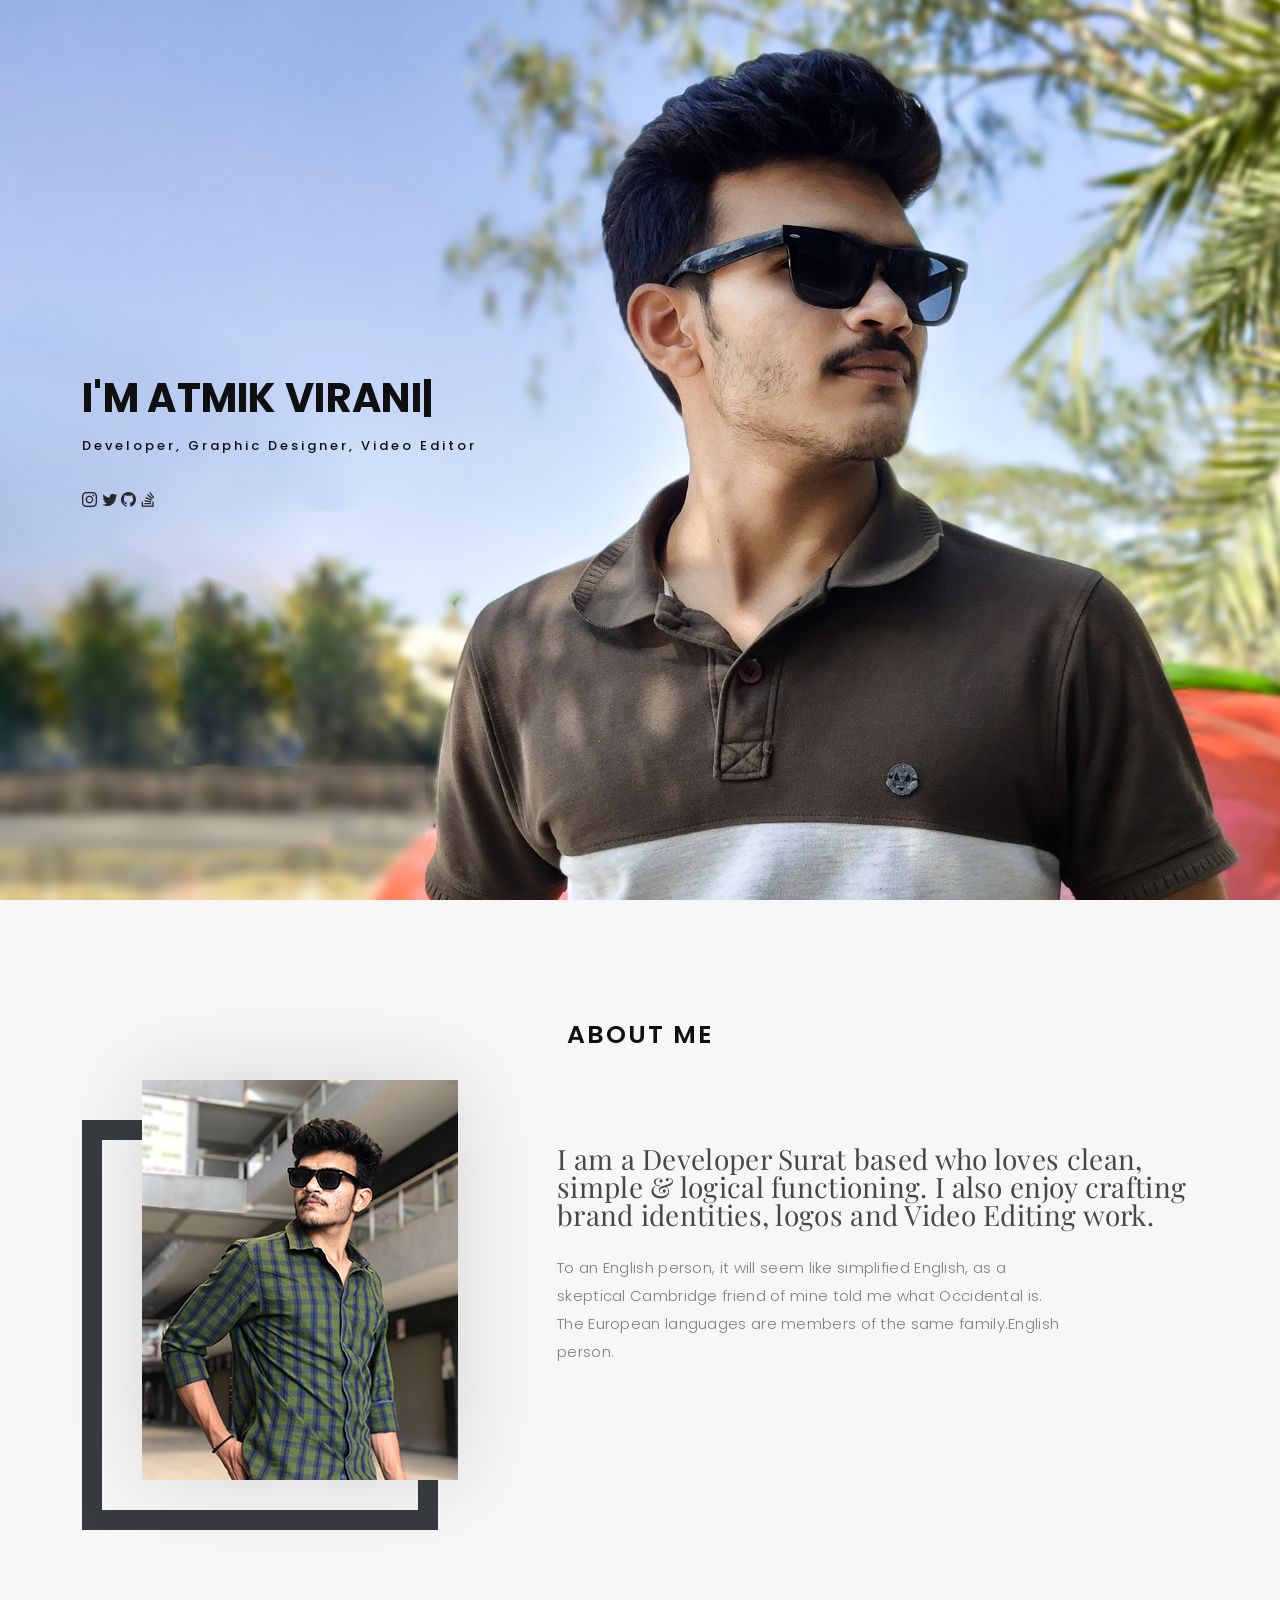
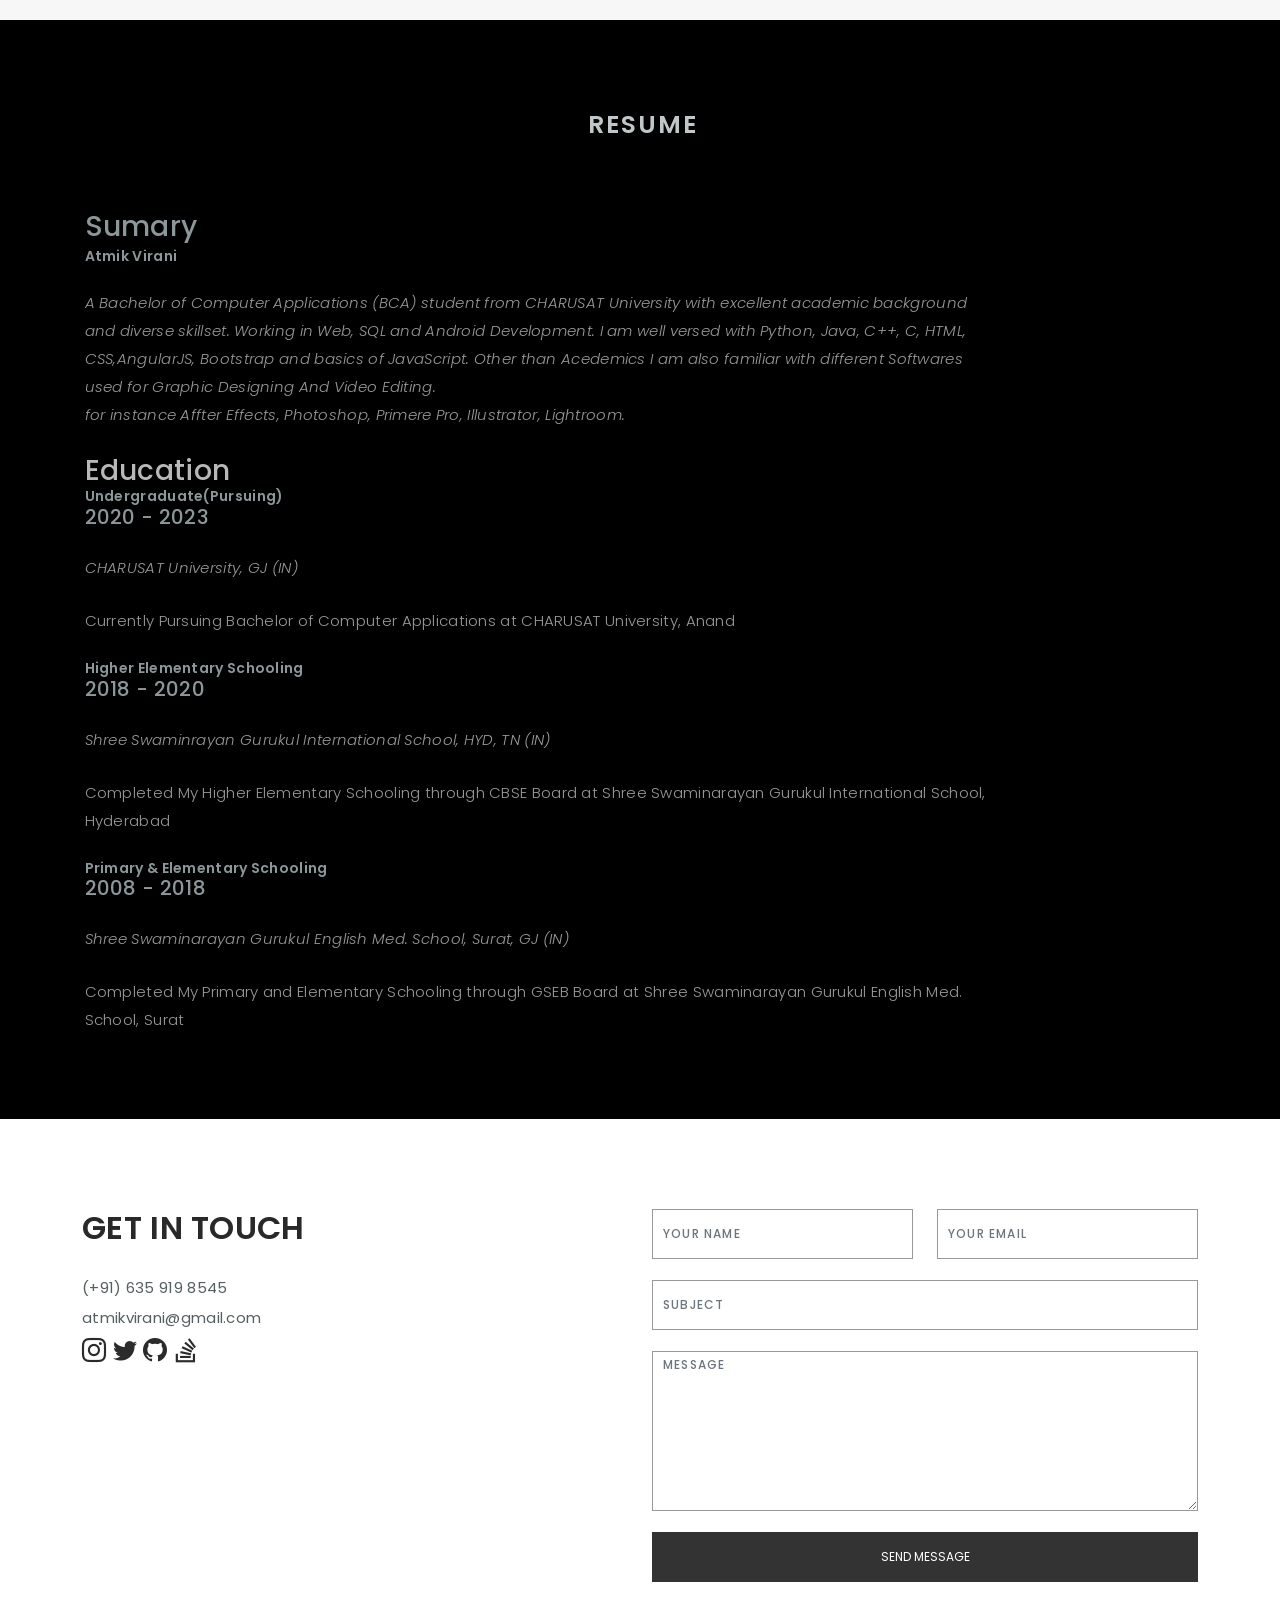
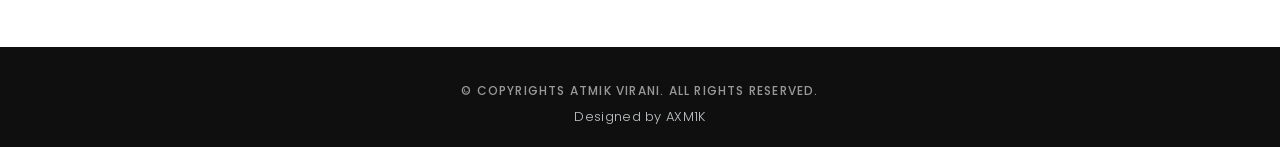
==== index.html @ 297a0d9e "google meta tag" ====
<!DOCTYPE html>
<html lang="en">

<head>
  <meta name="google-site-verification" content="2mPAJkNOYTSAkePoh1OkdBNsALM9Ep9UvaxvJ4OmU1I" />
  <meta charset="utf-8">
  <meta content="width=device-width, initial-scale=1.0" name="viewport">

  <title>Atmik Virani</title>
  <meta content="" name="description">
  <meta content="" name="keywords">

  <!-- Icons -->
  <link href="assets/img/thumb.png" rel="icon">

  <!-- Google Fonts -->
  <link
    href="https://fonts.googleapis.com/css?family=Poppins:300,300i,400,400i,500,500i,600,600i,700,700i|Playfair+Display:400,400i,500,500i,600,600i,700,700i,900,900i"
    rel="stylesheet">

  <!-- Vendor CSS Files -->
  <link href="assets/vendor/bootstrap/css/bootstrap.min.css" rel="stylesheet">
  <link href="assets/vendor/bootstrap-icons/bootstrap-icons.css" rel="stylesheet">
  <link href="assets/vendor/boxicons/css/boxicons.min.css" rel="stylesheet">
  <link href="assets/vendor/glightbox/css/glightbox.min.css" rel="stylesheet">
  <link href="assets/vendor/swiper/swiper-bundle.min.css" rel="stylesheet">

  <!-- Main CSS File -->
  <link href="assets/css/style.css" rel="stylesheet">

</head>

<body class="bg-black">

  <!-- ======= Header ======= -->
  <header id="header" class="fixed-top bg-black ">
    <div class="container d-flex align-items-center justify-content-between">

      <a href="index.html" class=""><img src="assets/img/logo.png" height="50" alt="" class=""></a>
      <!-- Uncomment below if you prefer to use an text logo -->
      <!-- <h1 class="logo"><a href="index.html">Folio</a></h1> -->

      <nav id="navbar" class="navbar">
        <ul>
          <li><a class="nav-link scrollto active" href="#hero">Home</a></li>
          <li><a class="nav-link scrollto" href="#about">About</a></li>
          <li><a class="nav-link  scrollto" href="#journal">Resume</a></li>
          <!-- <li><a class="nav-link  scrollto" href="#portfolio">Portfolio</a></li> -->
          <li><a class="nav-link scrollto" href="#contact">Contact</a></li>
        </ul>
        <i class="bi bi-list mobile-nav-toggle"></i>
      </nav><!-- .navbar -->

    </div>
  </header><!-- End Header -->

  <!-- ======= Hero Section ======= -->
  <div id="hero" class="home">

    <div class="container">
      <div class="hero-content">
        <h1>I'm <span class="typed" data-typed-items="Atmik Virani, Developer, Graphic Designer, Video Editor"></span>
        </h1>
        <p>Developer, Graphic Designer, Video Editor</p>

        <ul class="list-unstyled list-social">
          <a href="https://www.instagram.com/axm1k/"><i class="bi bi-instagram"></i></a>
          <a href="https://twitter.com/Atmik_Virani"><i class="bi bi-twitter"></i></a>
          <a href="https://github.com/atmikvirani"><i class="bi bi-github"></i></a>
          <a href="https://stackoverflow.com/users/19168976/atmik-virani"><i class="bi bi-stack-overflow"></i></a>
        </ul>
      </div>
    </div>
  </div><!-- End Hero -->

  <main id="main">

    <!-- ======= About Section ======= -->
    <div id="about" class="paddsection">
      <div class="container">
        <div class="section-title text-center">
          <h2 style="color:#0f0f0f">ABOUT ME</h2>
        </div>
        <div class="row justify-content-between">
          <div class="col-lg-4 ">
            <div class="div-img-bg">
              <div class="about-img">
                <img src="assets/img/me.jpg" class="img-responsive" alt="me">
              </div>
            </div>
          </div>

          <div class="col-lg-7">
            <div class="about-descr">

              <p class="p-heading">I am a Developer Surat based who loves clean, simple & logical functioning. I also
                enjoy crafting brand identities, logos and Video Editing work. </p>
              <p class="separator">To an English person, it will seem like simplified English, as a skeptical Cambridge
                friend of mine told me what Occidental is. The European languages are members of the same family.English
                person.</p>

            </div>

          </div>
        </div>
      </div>
    </div><!-- End About Section -->

    <!-- ======= Journal Section ======= -->

    <div id="journal" class="text-left paddsection">

      <div class="container">
        <div class="section-title">
          <h2 class="text-center" style="color:#c1c7c9;">RESUME</h2>
        </div>
      </div>
      
      <div class="container">
        <div class="resume-block">
          <div class="row">
            <div class="row">
              <div class="col-lg-10 aos-init aos-animate pl-5" style="" data-aos="fade-up">
                <h3 class="resume-title pb-1 style="color:#b8b8b8">Sumary</h3>
                <div class="resume-item pb-0">
                  <h4>Atmik Virani</h4>
                  <p><em>
                    A Bachelor of Computer Applications (BCA) student from CHARUSAT University with excellent academic background and diverse skillset. Working in Web, SQL and Android Development. I am well versed with Python, Java, C++, C, HTML, CSS,AngularJS, Bootstrap and basics of JavaScript.
                    Other than Acedemics I am also familiar with different Softwares used for Graphic Designing And Video Editing.<br>for instance Affter Effects, Photoshop, Primere Pro, Illustrator, Lightroom.
                    </em>
                  </p>
                </div>
                <h3 class="resume-title"style="color:#b8b8b8">Education</h3>
                <div class="resume-item">
                  <h4>Undergraduate(Pursuing)</h4>
                  <h5>2020 - 2023</h5>
                  <p><em>CHARUSAT University, GJ (IN)</em></p>
                  <p>Currently Pursuing Bachelor of Computer Applications at CHARUSAT University, Anand</p>
                </div>
                <div class="resume-item">
                  <h4>Higher Elementary Schooling</h4>
                  <h5>2018 - 2020</h5>
                  <p><em>Shree Swaminrayan Gurukul International School, HYD, TN (IN)</em></p>
                  <p>Completed My Higher Elementary Schooling through CBSE Board at Shree Swaminarayan Gurukul International School, Hyderabad</p>
                </div>
                <div class="resume-item">
                  <h4>Primary & Elementary Schooling</h4>
                  <h5>2008 - 2018</h5>
                  <p><em>Shree Swaminarayan Gurukul English Med. School, Surat, GJ (IN)</em></p>
                  <p>Completed My Primary and Elementary Schooling through GSEB Board at Shree Swaminarayan Gurukul English Med. School, Surat</p>
                </div>
              </div>
            
            </div>
          </div>
        </div>
      </div>

    </div>
    <!-- End Journal Section -->

    <!-- ======= Contact Section ======= -->
    <div id="contact" class="paddsection">
      <div class="container">
        <div class="contact-block1">
          <div class="row">

            <div class="col-lg-6">
              <div class="contact-contact">

                <h2 class="mb-30" style="color: #black; font-size:">GET IN TOUCH</h2>

                <ul class="contact-details">
                  <li><b><span style="color: #555f61">(+91) 635 919 8545</span></b></li>
                  <li><b><span style="color: #555f61">atmikvirani@gmail.com</span></b></li>
                </ul>
                <div class="socials-media" style="margin-left: 0px;">
                  <ul class="list-unstyled">
                    <li>
                    <a href="https://www.instagram.com/axm1k/"><i class="bi bi-instagram"></i></a>
                    <a href="https://twitter.com/Atmik_Virani"><i class="bi bi-twitter"></i></a>
                    <a href="https://github.com/atmikvirani"><i class="bi bi-github"></i></a>
                    <a href="https://stackoverflow.com/users/19168976/atmik-virani"><i class="bi bi-stack-overflow"></i></a>
                    </li>
                  </ul>
                </div>

              </div>
            </div>

            <div class="col-lg-6">
              <form action="forms/contact.php" method="post" role="form" class="php-email-form">
                <div class="row gy-3">

                  <div class="col-lg-6">
                    <div class="form-group contact-block1">
                      <input type="text" name="name" class="form-control" id="name" placeholder="Your Name" required>
                    </div>
                  </div>

                  <div class="col-lg-6">
                    <div class="form-group">
                      <input type="email" class="form-control" name="email" id="email" placeholder="Your Email"
                        required>
                    </div>
                  </div>

                  <div class="col-lg-12">
                    <div class="form-group">
                      <input type="text" class="form-control" name="subject" id="subject" placeholder="Subject"
                        required>
                    </div>
                  </div>

                  <div class="col-lg-12">
                    <div class="form-group">
                      <textarea class="form-control" name="message" placeholder="Message" required></textarea>
                    </div>
                  </div>

                  <div class="col-lg-12">
                    <!-- <div class="loading">Loading</div>
                    <div class="error-message"></div> -->
                    <div class="sent-message">Your message has been sent. Thank you!</div>
                  </div>

                  <div class="mt-0">
                    <input type="submit" class="btn btn-defeault btn-send" value="Send message">
                  </div>

                </div>
              </form>
            </div>
          </div>
        </div>
      </div>
    </div><!-- End Contact Section -->

  </main><!-- End #main -->

  <!-- ======= Footer ======= -->
  <div id="footer" class="text-center">
    <div class="container">

      <p>&copy; Copyrights Atmik Virani. All rights reserved.</p>

      <div class="credits" style="color: #c1c7c9">
        Designed by AXM1K
      </div>

    </div>
  </div><!-- End Footer -->

  <a href="#" class="back-to-top d-flex align-items-center justify-content-center"><i
      class="bi bi-arrow-up-short"></i></a>

  <!-- Vendor JS Files -->
  <script src="assets/vendor/bootstrap/js/bootstrap.bundle.min.js"></script>
  <script src="assets/vendor/glightbox/js/glightbox.min.js"></script>
  <script src="assets/vendor/isotope-layout/isotope.pkgd.min.js"></script>
  <script src="assets/vendor/swiper/swiper-bundle.min.js"></script>
  <script src="assets/vendor/typed.js/typed.min.js"></script>
  <script src="assets/vendor/php-email-form/validate.js"></script>

  <!-- Main JS File -->
  <script src="assets/js/main.js"></script>

</body>

</html>
---- assets/css/style.css ----
/** Created and Designed by Atmik Virani
    &copy; Atmik Virani All rights reserved
    */

/*--------------------------------------------------------------
# General
--------------------------------------------------------------*/
body {
  background: #ffffff;
  color: #8c979a;
  font-family: "Poppins", helvetica;
  font-size: 15px;
  font-weight: 300;
  line-height: 20px;
  letter-spacing: 0.02em;
  overflow-x: hidden;
  margin: 0 auto;
  padding: 0;
  box-sizing: border-box;
}

body::-webkit-scrollbar {
  width: 8px;               /* width of the entire scrollbar */
}

body::-webkit-scrollbar-track {
  background: #0f0f0f;        /* color of the tracking area */
}

body::-webkit-scrollbar-thumb {
  background-color: #474747;    /*color of the scroll thumb*/
  border-radius: 100px;       /* roundness of the scroll thumb */
  /* border: 3px solid #131516;  creates padding around scroll thumb */
  width: 5px;
  
}
body::-webkit-scrollbar-thumb:hover{
  background-color: #7f7f7f
}


h1, h2, h3, h4, h5, h6 {
  margin: 0;
}

h2 {
  color: #292929;
  font-weight: 600;
}

h4 {
  color: c;
  font-size: 14px;
  font-weight: 600;
}

a {
  color: #292929;
  text-decoration: none !important;
  transition: all 0.5s ease-in-out 0s;
}

a:hover {
  transition: all 0.5s ease-in-out 0s;
}

p {
  margin: 25px 0;
  padding: 0;
  font-size: 15px;
  color: #999999;
  line-height: 28px;
}

::-moz-selection {
  background: #0f0f0f;
  color: #fff;
}

::selection {
  background: #0f0f0f;
  color: #fff;
}

.btn {
  background: #333;
  border: medium none;
  border-radius: 0;
  color: #fff;
  font-size: 12px;
  height: 50px;
  line-height: 50px;
  padding: 0 30px;
  text-transform: uppercase;
}

.btn:hover, .btn:focus {
  color: #fff;
}

.padDiv {
  padding: 30px 20px;
}

.section-title {
  margin-bottom: 70px;
}

.section-title h2 {
  font-size: 25px;
  letter-spacing: 2px;
  text-transform: uppercase;
}

.form-control {
  background-color: transparent;
  border: 1px solid #999;
  border-radius: 0;
  color: #999999;
  font-size: 12px;
  font-weight: 500;
  height: 50px;
  letter-spacing: 0.1em;
  padding-left: 10px;
  margin: 0 0 25px 0;
  line-height: 14px;
  text-transform: uppercase;
}

.form-control:focus {
  box-shadow: none;
  outline: 0 none;
}

.paddsection {
  padding-top: 90px;
  padding-bottom: 90px;
}

.paddsections {
  padding-top: 90px;
  padding-bottom: 90px !important;
}

.hvr-shutter-in-horizontal::before {
  background: #333;
}

.hvr-shutter-in-horizontal:hover {
  background: #bba14f;
}

.mb-30 {
  margin-bottom: 30px;
}

.main-content {
  padding-top: 140px;
}

/*--------------------------------------------------------------
# Back to top button
--------------------------------------------------------------*/
.back-to-top {
  position: fixed;
  visibility: hidden;
  opacity: 0;
  right: 15px;
  bottom: 15px;
  z-index: 996;
  background: #8c979a
  ;
  width: 40px;
  height: 40px;
  border-radius: 4px;
  transition: all 0.4s;
}
.back-to-top i {
  font-size: 28px;
  color: #fff;
  line-height: 0;
}
.back-to-top:hover {
  background: #bba14f;
  color: #fff;
}
.back-to-top.active {
  visibility: visible;
  opacity: 1;
}

/*--------------------------------------------------------------
# Header
--------------------------------------------------------------*/
#header {
  transition: all 0.5s;
  z-index: 997;
  padding: 15px 0;
  background-color: #fff;
  top: -100%;
  box-shadow: 0px 2px 25px rgba(0, 0, 0, 0.08);
}
#header.header-scrolled, #header.header-inner-pages {
  top: 0;
}
#header .logo {
  font-size: 30px;
  margin: 0;
  padding: 0;
  line-height: 1;
  font-weight: 600;
  letter-spacing: 1px;
  font-family: "Playfair Display", sans-serif;
  font-style: italic;
}
#header .logo a {
  color: #898989;
}
#header .logo img {
  max-height: 40px;
}
@media (max-width: 992px) {
  #header {
    border: 0;
  }
}

/*--------------------------------------------------------------
# Navigation Menu
--------------------------------------------------------------*/
/**
* Desktop Navigation 
*/
.navbar {
  padding: 0;
}
.navbar ul {
  margin: 0;
  padding: 0;
  display: flex;
  list-style: none;
  align-items: center;
}
.navbar li {
  position: relative;
}
.navbar a, .navbar a:focus {
  display: flex;
  align-items: center;
  justify-content: space-between;
  padding: 10px 0 10px 30px;
  font-family: "Poppins", sans-serif;
  font-size: 14px;
  font-weight: 500;
  color: #7e7d7d;
  white-space: nowrap;
  transition: 0.3s;
}
.navbar a i, .navbar a:focus i {
  font-size: 12px;
  line-height: 0;
  margin-left: 5px;
}
.navbar a:hover, .navbar .active, .navbar .active:focus, .navbar li:hover > a {
  color: #FFD700;
}
/**
* Mobile Navigation 
*/
.mobile-nav-toggle {
  color: #4b4a4a;
  font-size: 28px;
  cursor: pointer;
  display: none;
  line-height: 0;
  transition: 0.5s;
}
.mobile-nav-toggle.bi-x {
  color: #fff;
}

@media (max-width: 991px) {
  .mobile-nav-toggle {
    display: block;
  }

  .navbar ul {
    display: none;
  }
}
.navbar-mobile {
  position: fixed;
  overflow: hidden;
  top: 0;
  right: 0;
  left: 0;
  bottom: 0;
  background: rgba(49, 49, 49, 0.9);
  transition: 0.3s;
}
.navbar-mobile .mobile-nav-toggle {
  position: absolute;
  top: 15px;
  right: 15px;
}
.navbar-mobile ul {
  display: block;
  position: absolute;
  top: 55px;
  right: 15px;
  bottom: 15px;
  left: 15px;
  padding: 10px 0;
  border-radius: 10px;
  background-color: #fff;
  overflow-y: auto;
  transition: 0.3s;
}
.navbar-mobile a, .navbar-mobile a:focus {
  padding: 10px 20px;
  font-size: 15px;
  color: #4b4a4a;
}
.navbar-mobile a:hover, .navbar-mobile .active, .navbar-mobile li:hover > a {
  color: #FFD700;
}
.navbar-mobile .getstarted, .navbar-mobile .getstarted:focus {
  margin: 15px;
}
/*--------------------------------------------------------------
# Hero
--------------------------------------------------------------*/
#hero {
  background: url("../img/home-bg.jpg") repeat scroll center center/cover;
  height: 100vh;
  width: 100%;
}

#hero .hero-content {
  height: 100vh;
  text-align: left;
  width: 100%;
  display: flex;
  justify-content: center;
  flex-direction: column;
}

.hero-content h1 {
  font-size: 40px;
  font-weight: 700;
  margin-bottom: 10px;
  text-transform: uppercase;
  color: #0f0f0f;
  ;
}

.hero-content p {
  font-size: 13px;
  letter-spacing: 3px;
  margin-top: 0;
  margin-bottom: 30px;
  text-transform: capitalize;
  color: #0f0f0f;
  font-weight: 500;
}

.hero-content .list-social li {
  float: left;
  margin-right: 20px;
}

.hero-content .list-social li i {
  color: #0f0f0f;
  font-size: 15px;
}

/*--------------------------------------------------------------
# Breadcrumbs
--------------------------------------------------------------*/
.breadcrumbs {
  padding: 120px 0 0 0;
  background-color: white;
  min-height: 40px;
}
@media (max-width: 992px) {
  .breadcrumbs {
    padding-top: 100px;
  }
}
.breadcrumbs h2 {
  font-size: 24px;
  font-weight: 300;
  margin: 0;
}
@media (max-width: 992px) {
  .breadcrumbs h2 {
    margin: 0 0 10px 0;
  }
}
.breadcrumbs ol {
  display: flex;
  flex-wrap: wrap;
  list-style: none;
  padding: 0;
  margin: 0;
  font-size: 14px;
}
.breadcrumbs ol li + li {
  padding-left: 10px;
}
.breadcrumbs ol li + li::before {
  display: inline-block;
  padding-right: 10px;
  color: #6c757d;
  content: "/";
}
@media (max-width: 768px) {
  .breadcrumbs .d-flex {
    display: block !important;
  }
  .breadcrumbs ol {
    display: block;
  }
  .breadcrumbs ol li {
    display: inline-block;
  }
}

/*-----------------------------------------------------------------------------------*/
/*  About
/*-----------------------------------------------------------------------------------*/
#about {
  width: 100%;
  height: auto;
  background: #f7f7f7;
  padding-top: 120px;
}

#about .div-img-bg {
  padding-bottom: 30px;
  border: 20px solid #373d3f;
}

#about .div-img-bg .about-img img {
  width: 100%;
  box-shadow: 0px 0px 85px 0px rgba(0, 0, 0, 0.14);
  margin-top: -60px;
  margin-left: 40px;
  height: 400px;
  -o-object-fit: cover;
  object-fit: cover;
}

#about .about-descr .p-heading {
  font-family: "Playfair Display", serif;
  font-size: 28px;
  text-align: left;
  color: #474747;
}

#about .about-descr .separator {
  max-width: 80%;
  margin-bottom: 0;
  text-align: left;
  color: #7f7f7f;
}

/*--------------------------------------------------------------
# Services
--------------------------------------------------------------*/
#services {
  background: #f7f7f7;
  position: relative;
  padding-bottom: 80px;
}

.services-block span {
  margin: 10px 0;
  position: relative;
  font-size: 13px;
  color: #292929;
  letter-spacing: 0.1em;
  font-weight: 500;
  text-transform: uppercase;
  display: block;
}

.services-block .separator {
  margin: 0;
  font-size: 13px;
  line-height: 22px;
}

.services-block i {
  font-size: 44px;
  color: #373d3f;
  line-height: 44px;
}

.services-slider .swiper-pagination {
  margin-top: 30px;
  position: relative;
}
.services-slider .swiper-pagination .swiper-pagination-bullet {
  width: 12px;
  height: 12px;
  background-color: #fff;
  opacity: 1;
  border: 1px solid #0f0f0f;
}
.services-slider .swiper-pagination .swiper-pagination-bullet-active {
  background-color: #bba14f;
}


/*--------------------------------------------------------------
# Journal
--------------------------------------------------------------*/
#journal {
  margin-top:0px;
}
#journal, #journal-blog {
  height: auto;
  width: 100%;
  background: #000000;
  padding-left: 5px;
  padding-bottom: 60px;
  position: relative;
}

#journal-blog {
  background: #fff;
  padding-bottom: 30px;
}

#journal .journal-block {
  display: inline-block;
  height: auto;
  width: 100%;
}

#journal .journal-block .journal-info {
  position: relative;
}

.journal-block .journal-info img {
  max-width: 100%;
}

.journal-block .journal-info .journal-txt {
  padding: 50px 0px;
  position: relative;
}

.journal-block .journal-info .journal-txt h4 a {
  display: block;
  font-size: 19px;
  line-height: 24px;
  margin: 0 0 0 0;
  font-weight: 500;
  color: #292929;
  transition: all 0.5s ease-in-out 0s;
}

.journal-block .journal-info .journal-txt h4 a:hover {
  color: #FFD700;
  transition: all 0.5s ease-in-out 0s;
}

.journal-block .journal-info .journal-txt p {
  margin: 0;
  font-size: 14px;
  line-height: 24px;
}

/*--------------------------------------------------------------
# Journal
--------------------------------------------------------------*/
#contact{ 
  height: auto;
  width: 100%;
  background: #fff;
  padding-bottom: 60px;
  position: relative;
}
#contact {
  height: auto;
  width: 100%;
}

.contact-details {
  list-style: none;
  margin: 0;
  padding: 0;
}

.contact-details li {
  padding-bottom: 10px;
}

#contact input, #contact textarea {
  width: 100%;
  margin-bottom: 5px;
}

#contact textarea {
  min-height: 160px;
}

#contact .socials-media {
  width: 100%;
}

#contact .socials-media ul {
  display: inline-block;
  float: none;
  margin: 0 0 20px 0;
}

#contact .socials-media ul li {
  float: left;
  margin-left: 0px;
  margin-right: 10px;
}

#contact .socials-media ul li a {
  font-size: 24px;
  color: #2b2b2b;
  letter-spacing: 0.1em;
  font-weight: 500;
  background: transparent;
  text-transform: uppercase;
  transition: all 0.5s ease-in-out 0s;
}

#contact .socials-media ul li a:hover {
  color: #bba14f;
  transition: all 0.5s ease-in-out 0s;
}

.php-email-form .error-message {
  display: none;
  color: #fff;
  background: #ed3c0d;
  text-align: left;
  padding: 15px;
  margin-bottom: 15px;
  font-weight: 600;
}
.php-email-form .error-message br + br {
  margin-top: 25px;
}
.php-email-form .sent-message {
  display: none;
  color: #fff;
  background: #18d26e;
  text-align: center;
  padding: 15px;
  font-weight: 600;
  margin-bottom: 15px;
}
.php-email-form .loading {
  display: none;
  background: #fff;
  text-align: center;
  padding: 15px;
  margin-bottom: 15px;
}
.php-email-form .loading:before {
  content: "";
  display: inline-block;
  border-radius: 50%;
  width: 24px;
  height: 24px;
  margin: 0 10px -6px 0;
  border: 3px solid #18d26e;
  border-top-color: #eee;
  -webkit-animation: animate-loading 1s linear infinite;
  animation: animate-loading 1s linear infinite;
}

@-webkit-keyframes animate-loading {
  0% {
    transform: rotate(0deg);
  }
  100% {
    transform: rotate(360deg);
  }
}

@keyframes animate-loading {
  0% {
    transform: rotate(0deg);
  }
  100% {
    transform: rotate(360deg);
  }
}
/*--------------------------------------------------------------
# Blog
--------------------------------------------------------------*/
/*  Navbar fixd page */
.subpage-nav {
  display: block !important;
}

/*-----------------------------------------------------------------------------------*/
/*  /* Single page */
/*-----------------------------------------------------------------------------------*/
#journal-blog {
  padding-top: 140px;
}

/* main content */
.main-content {
  background: #f7f7f7;
}

.main-content .container-main {
  display: inline-block;
  width: 100%;
}

.main-content .container-main .block-main {
  margin-bottom: 30px;
  overflow: hidden;
}

.container-main .block-main .content-main {
  background: #fff none repeat scroll 0 0;
  display: inline-block;
  width: 100%;
}

.journal-txt h4 a {
  display: block;
  font-size: 19px;
  line-height: 24px;
  margin: 0 0 13px 0;
  font-weight: 500;
  color: #292929;
  transition: all 0.5s ease-in-out 0s;
}

.journal-txt h4 a:hover {
  color: #FFD700;
  transition: all 0.5s ease-in-out 0s;
}

.post-meta ul li {
  font-size: 12px;
  font-weight: normal;
  margin-left: 8px;
  margin-right: 8px;
  text-transform: capitalize;
  display: inline-block;
  float: none;
}

.content-main .post-meta a {
  color: #a2a2a2;
  margin-left: 5px;
}

/* Commonts */
.comments {
  background: #fff;
}

.entry-comments h6 {
  margin-right: 10px;
  font-size: 13px;
  letter-spacing: 0.1em;
  font-weight: 500;
}

.entry-comments-item {
  margin-top: 40px;
  padding-bottom: 40px;
  border-bottom: 1px solid #f2f2f2;
}

.entry-comments-avatar {
  position: absolute;
  display: block;
  border-radius: 50%;
  width: 60px;
  height: 60px;
}

.entry-comments-body {
  padding-left: 86px;
}

.entry-comments-author {
  margin-right: 10px;
  font-size: 13px;
  color: #292929;
  letter-spacing: 0.1em;
  font-weight: 500;
}

.rep {
  font-size: 13px;
  color: #292929;
  letter-spacing: 0.1em;
  font-weight: 500;
  text-transform: capitalize;
}

.entry-comments span a {
  font-size: 13px;
  color: #999;
}

.entry-comments-reply {
  padding-left: 10%;
}

/* Commonts form */
.cmt {
  background: #fff;
}

blockquote {
  padding: 40px;
  background-color: #f2f2f2;
  margin: 30px 0;
  border: none;
  border-left: 4px solid #FFD700;
}

/*--------------------------------------------------------------
# Footer
--------------------------------------------------------------*/
#footer {
  background: #0f0f0f;
  padding-top: 20px;
  padding-bottom: 20px;
}

#footer p {
  font-size: 12px;
  letter-spacing: 0.1em;
  font-weight: 500;
  margin-top: 10px;
  margin-bottom: 0;
  text-transform: uppercase;
}

.credits {
  margin-top:2px;
  font-size: 13px;
}

/** Width between 1200x to 0
 *  ~~~~~~~~~~~~~~~~~~~~~~~~~~~~~~~~~~~~
 */
/** Width between 992px to 1199px
 *  ~~~~~~~~~~~~~~~~~~~~~~~~~~~~~~~~~~~~
 */
/** Width between 768px to 991px
 *  ~~~~~~~~~~~~~~~~~~~~~~~~~~~~~~~~~~~~
 */
@media (min-width: 768px) and (max-width: 991px) {
  /* Navbar */
  nav {
    padding: 10px 15px;
  }

  .nav-menu {
    margin-top: 40px;
    display: none;
    float: none;
    width: 100%;
  }

  .nav-menu li {
    float: none;
    width: 100%;
    text-align: center;
    border-top: 1px solid #f7f7f7;
    line-height: 45px;
    margin-left: 0;
    padding-top: 10px;
    padding-bottom: 10px;
  }

  .responsive {
    float: right;
    padding-top: 15px;
    display: block;
  }

  /* About */
  .head-info .header-content .cmaster h1 {
    font-size: 32px;
  }

  #about .div-img-bg {
    padding: 0;
  }

  #about .div-img-bg .about-img img {
    margin-top: 0%;
    margin-left: calc(0% - 0px);
  }

  #about .about-descr .p-heading {
    font-size: 20px;
  }

  #about .about-descr .separator {
    max-width: 100%;
    margin-bottom: 0;
  }

  /* portfolio */
  #portfolio .portfolio-list .nav li {
    float: none;
    margin: 20px;
    display: inline-block;
  }

  /* journal */
  #journal .journal-block .journal-info {
    margin-bottom: 30px;
  }

  /* Contact */
  .contact-contact {
    margin-bottom: 30px;
  }

  /* Footer */
  #footer .socials-media ul li {
    margin-right: 0;
    margin-left: 0;
    float: none;
    display: inline-block;
  }
}
/** Width between 767px to 0
 *  ~~~~~~~~~~~~~~~~~~~~~~~~~~~~~~~~~~~~
 */
@media (max-width: 767px) {
  /* Navbar */
  nav {
    padding: 20px 15px;
  }

  .nav-menu {
    margin-top: 40px;
    display: none;
    float: none;
    width: 100%;
  }

  .nav-menu li {
    float: none;
    width: 100%;
    text-align: center;
    border-top: 1px solid #f7f7f7;
    line-height: 45px;
    margin-left: 0;
    padding-top: 10px;
    padding-bottom: 10px;
  }

  .responsive {
    float: right;
    padding-top: 15px;
    display: block;
  }

  /* About */
  .head-info .header-content h1 {
    font-size: 32px;
  }

  #about .div-img-bg {
    padding: 0;
  }

  #about .div-img-bg .about-img img {
    margin-top: 0%;
    margin-left: calc(0% - 0px);
  }

  #about .about-descr .p-heading {
    font-size: 20px;
  }

  #about .about-descr .separator {
    max-width: 100%;
    margin-bottom: 0;
  }

  /* portfolio */
  #portfolio .portfolio-list .nav li {
    float: none;
    margin: 20px;
    display: inline-block;
  }

  /* journal */
  #journal .journal-block .journal-info {
    margin-bottom: 30px;
  }

  /* Contact */
  .contact-contact {
    margin-bottom: 30px;
  }

  /* Footer */
  #footer .socials-media ul li {
    margin-right: 0;
    margin-left: 0;
    float: none;
    display: inline-block;
  }
}
/** Width between 600px to 0
 *  ~~~~~~~~~~~~~~~~~~~~~~~~~~~~~~~~~~~~
 */
@media (max-width: 600px) {
  /* Navbar */
  nav {
    padding: 20px 15px;
  }

  .nav-menu {
    margin-top: 40px;
    display: none;
    float: none;
    width: 100%;
  }

  .nav-menu li {
    float: none;
    width: 100%;
    text-align: center;
    border-top: 1px solid #f7f7f7;
    line-height: 45px;
    margin-left: 0;
    padding-top: 10px;
    padding-bottom: 10px;
  }

  .responsive {
    float: right;
    padding-top: 15px;
    display: block;
  }

  /* About */
  .head-info .header-content h1 {
    font-size: 32px;
  }

  #about .div-img-bg {
    padding: 0;
  }

  #about .div-img-bg .about-img img {
    margin-top: 0%;
    margin-left: calc(0% - 0px);
  }

  #about .about-descr .p-heading {
    font-size: 20px;
  }

  #about .about-descr .separator {
    max-width: 100%;
    margin-bottom: 0;
  }

  /* portfolio */
  #portfolio .portfolio-list .nav li {
    float: none;
    margin: 10px;
    display: inline-block;
  }

  /* journal */
  #journal .journal-block .journal-info {
    margin-bottom: 30px;
  }

  /* Contact */
  .contact-contact {
    margin-bottom: 30px;
  }

  /* Footer */
  #footer .socials-media ul li {
    margin-right: 0;
    margin-left: 0;
    float: none;
    display: inline-block;
  }
}
/** Width between 480px to 0
 *  ~~~~~~~~~~~~~~~~~~~~~~~~~~~~~~~~~~~~
 */
@media (max-width: 480px) {
  /* Navbar */
  nav {
    padding: 20px 15px;
  }

  .nav-menu {
    margin-top: 40px;
    display: none;
    float: none;
    width: 100%;
  }

  .nav-menu li {
    float: none;
    width: 100%;
    text-align: center;
    border-top: 1px solid #f7f7f7;
    line-height: 45px;
    margin-left: 0;
    padding-top: 10px;
    padding-bottom: 10px;
  }

  .responsive {
    float: right;
    padding-top: 15px;
    display: block;
  }

  /* About */
  .head-info .header-content h1 {
    font-size: 32px;
  }

  #about .div-img-bg {
    padding: 0;
  }

  #about .div-img-bg .about-img img {
    margin-top: 0%;
    margin-left: calc(0% - 0px);
  }

  #about .about-descr .p-heading {
    font-size: 20px;
  }

  #about .about-descr .separator {
    max-width: 100%;
    margin-bottom: 0;
  }

  /* portfolio */
  #portfolio .portfolio-list .nav li {
    float: none;
    margin: 20px;
  }

  /* journal */
  #journal .journal-block .journal-info {
    margin-bottom: 30px;
  }

  /* Contact */
  .contact-contact {
    margin-bottom: 30px;
  }

  /* Footer */
  #footer .socials-media ul li {
    margin-right: 0;
    margin-left: 0;
    float: none;
    display: inline-block;
  }
}
/** Width between 320px to 0
 *  ~~~~~~~~~~~~~~~~~~~~~~~~~~~~~~~~~~~~
 */
@media (max-width: 320px) {
  /* Navbar */
  nav {
    padding: 20px 15px;
  }

  .nav-menu {
    margin-top: 40px;
    display: none;
    float: none;
    width: 100%;
  }

  .nav-menu li {
    float: none;
    width: 100%;
    text-align: center;
    border-top: 1px solid #f7f7f7;
    line-height: 45px;
    margin-left: 0;
    padding-top: 10px;
    padding-bottom: 10px;
  }

  .responsive {
    float: right;
    padding-top: 15px;
    display: block;
  }

  /* About */
  .head-info .header-content h1 {
    font-size: 32px;
  }

  #about .div-img-bg {
    padding: 0;
  }

  #about .div-img-bg .about-img img {
    margin-top: 0%;
    margin-left: calc(0% - 0px);
  }

  #about .about-descr .p-heading {
    font-size: 20px;
  }

  #about .about-descr .separator {
    max-width: 100%;
    margin-bottom: 0;
  }

  /* portfolio */
  #portfolio .portfolio-list .nav li {
    float: none;
    margin: 20px;
  }

  /* journal */
  #journal .journal-block .journal-info {
    margin-bottom: 30px;
  }

  /* Contact */
  .contact-contact {
    margin-bottom: 30px;
  }

  /* Footer */
  #footer .socials-media ul li {
    margin-right: 0;
    margin-left: 0;
    float: none;
    display: inline-block;
  }

  /* Single page */
  .entry-comments-body span {
    display: inline-block;
    margin-right: 0;
  }
}
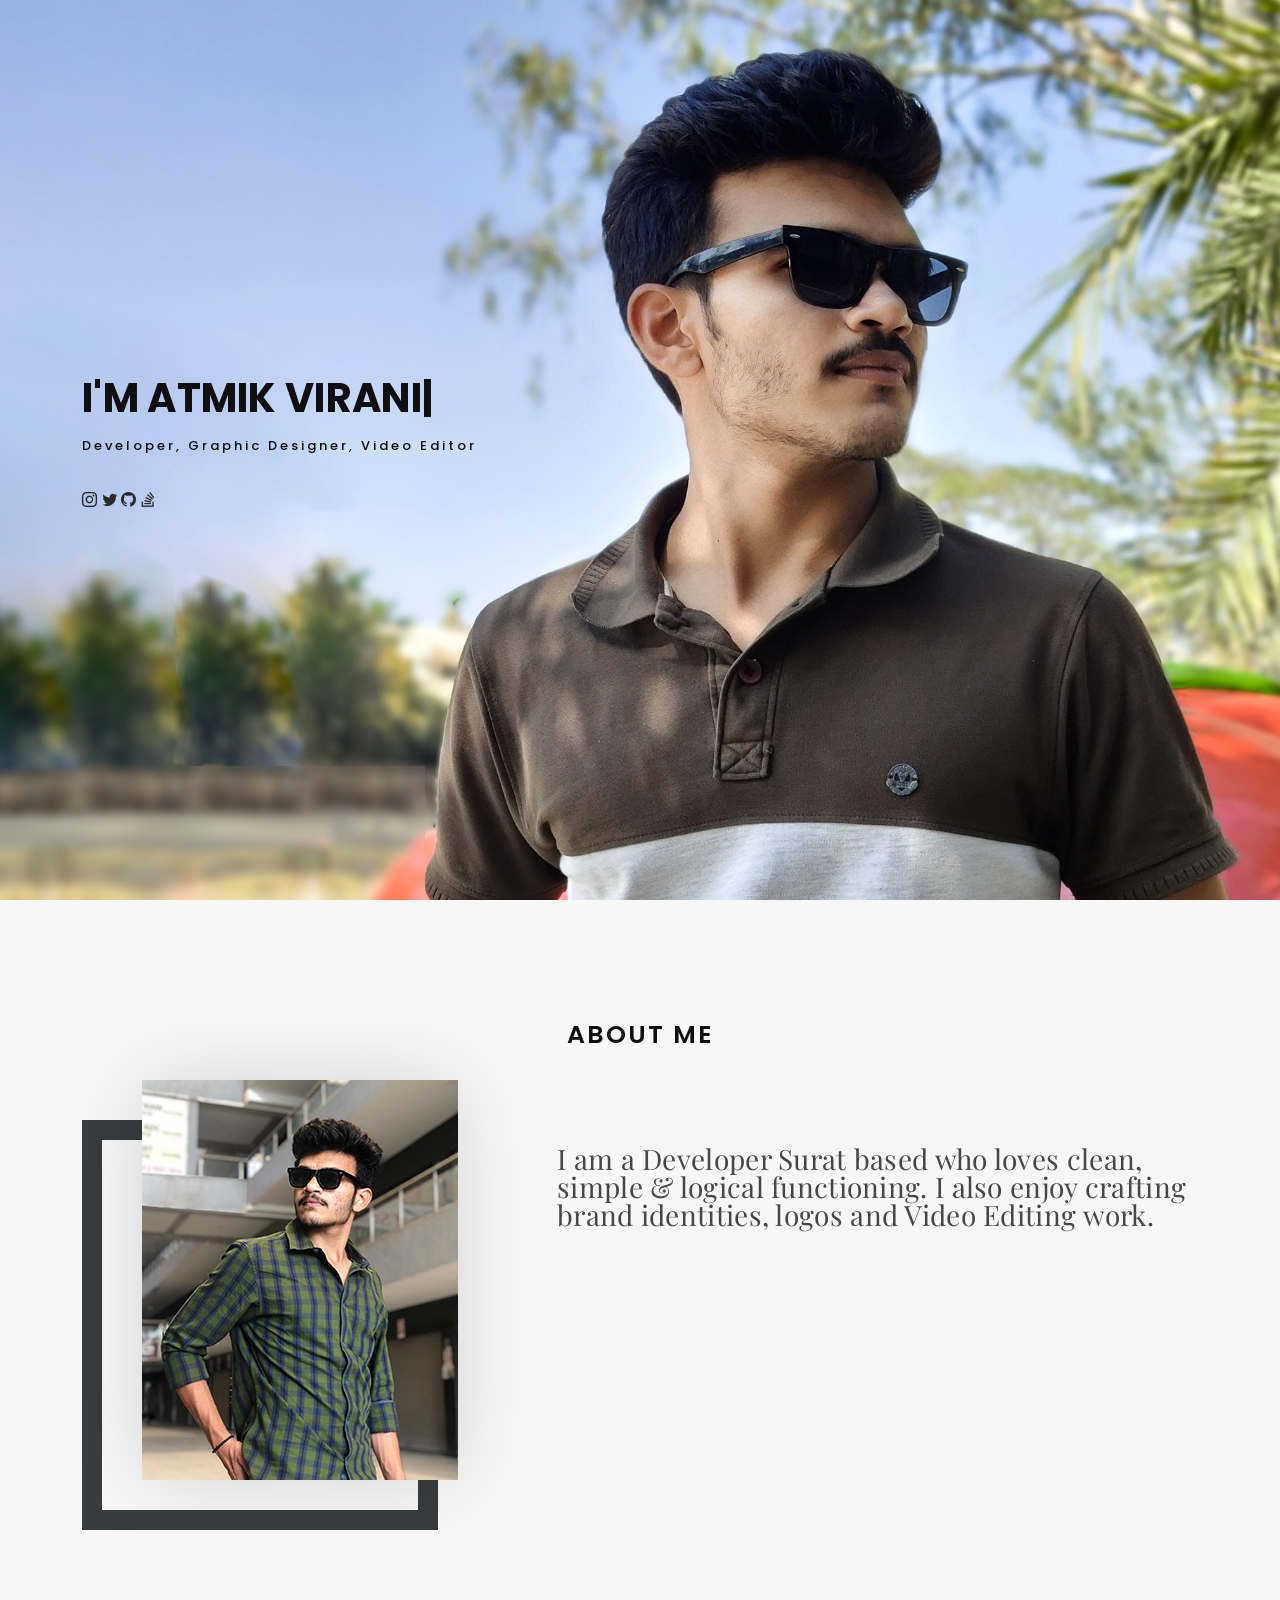
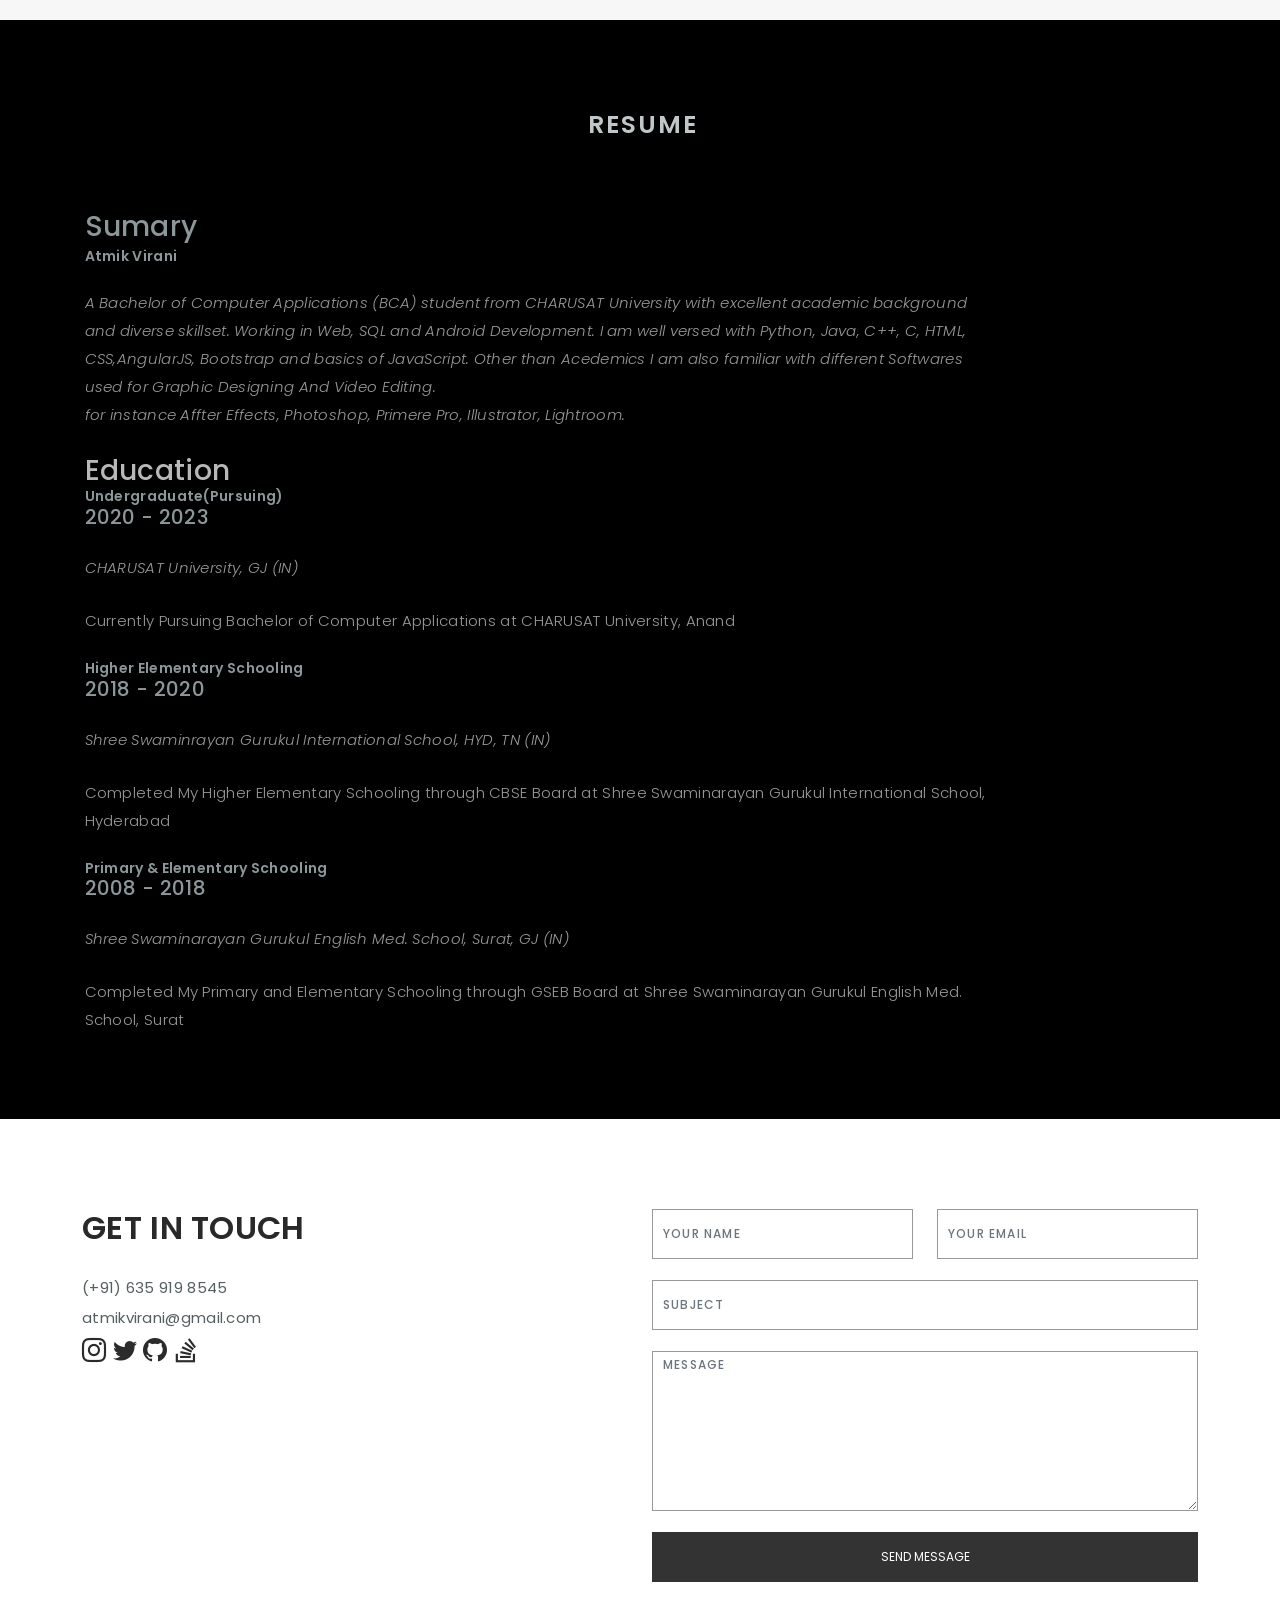
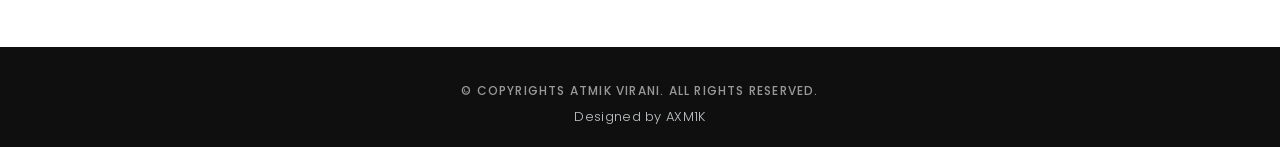
==== commit 3b65fd5b: "Update index.html" ====
--- a/index.html
+++ b/index.html
@@ -95,10 +95,6 @@
 
               <p class="p-heading">I am a Developer Surat based who loves clean, simple & logical functioning. I also
                 enjoy crafting brand identities, logos and Video Editing work. </p>
-              <p class="separator">To an English person, it will seem like simplified English, as a skeptical Cambridge
-                friend of mine told me what Occidental is. The European languages are members of the same family.English
-                person.</p>
-
             </div>
 
           </div>
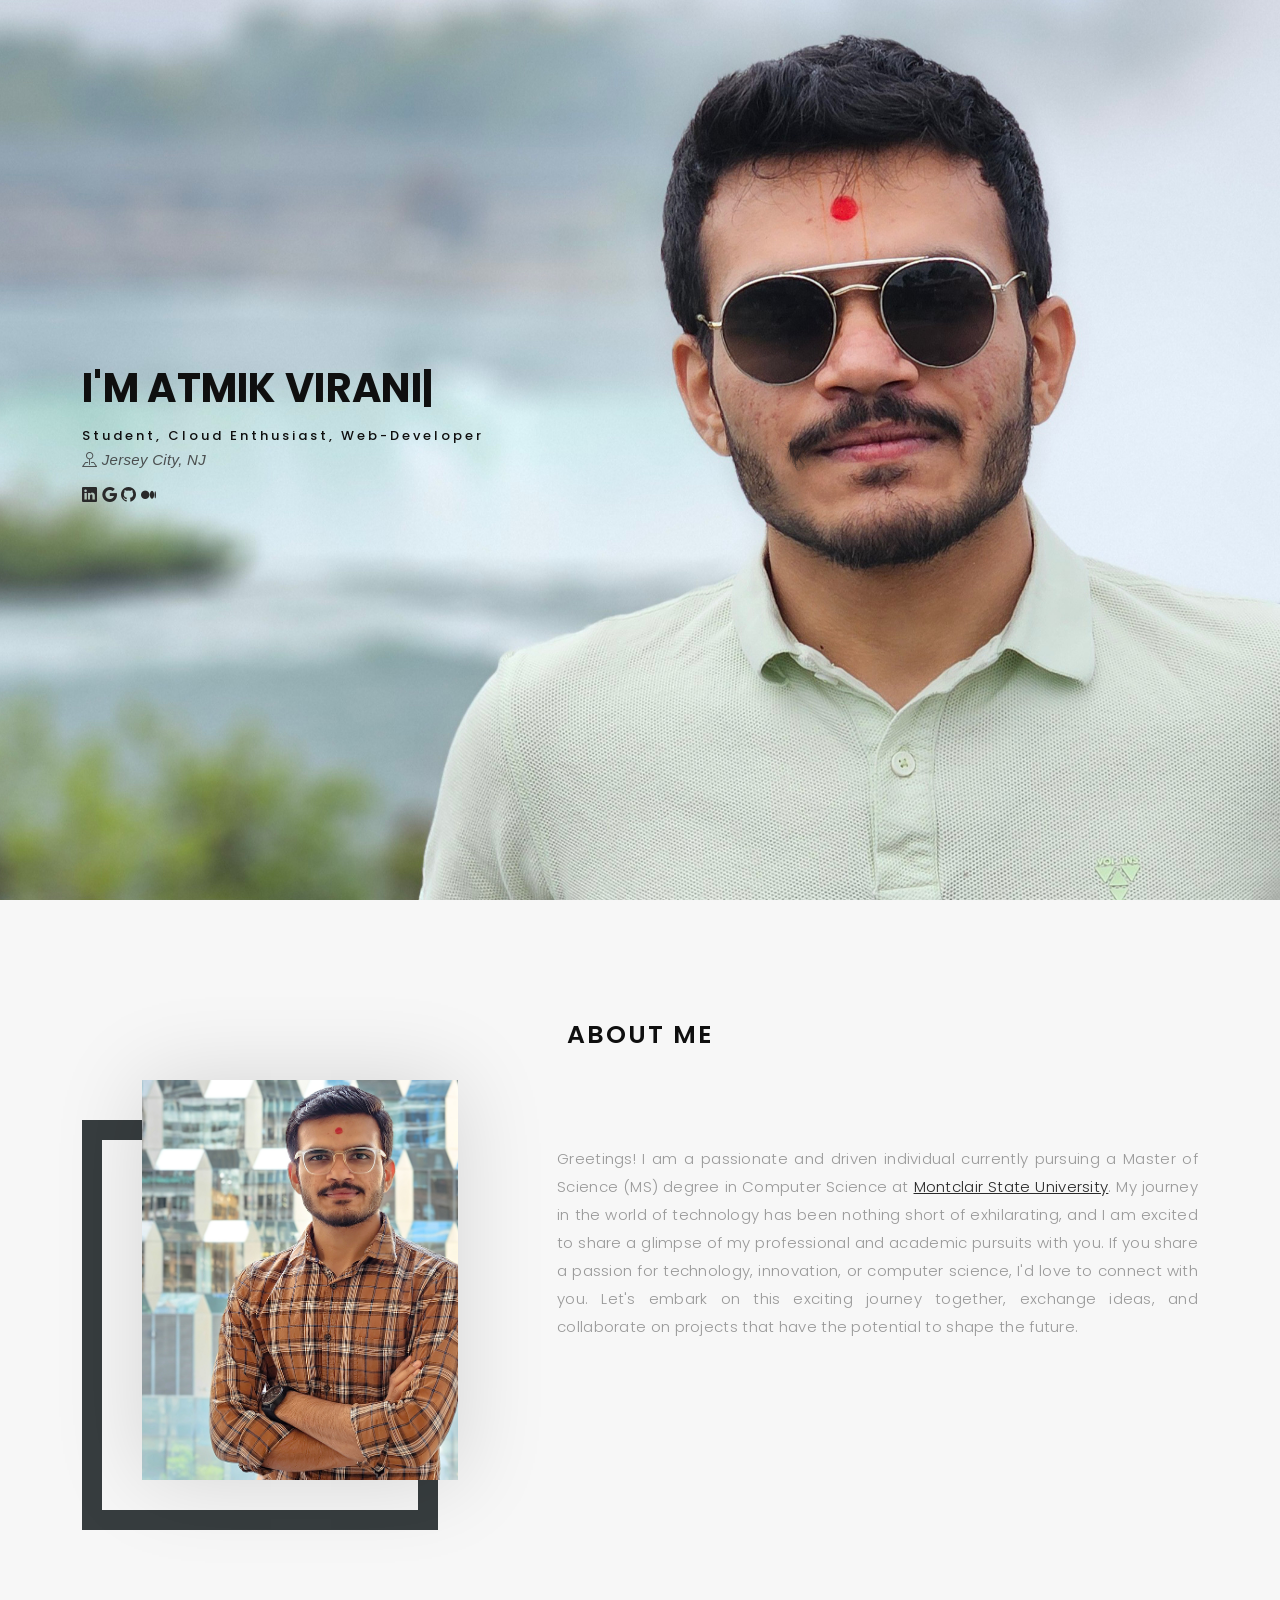
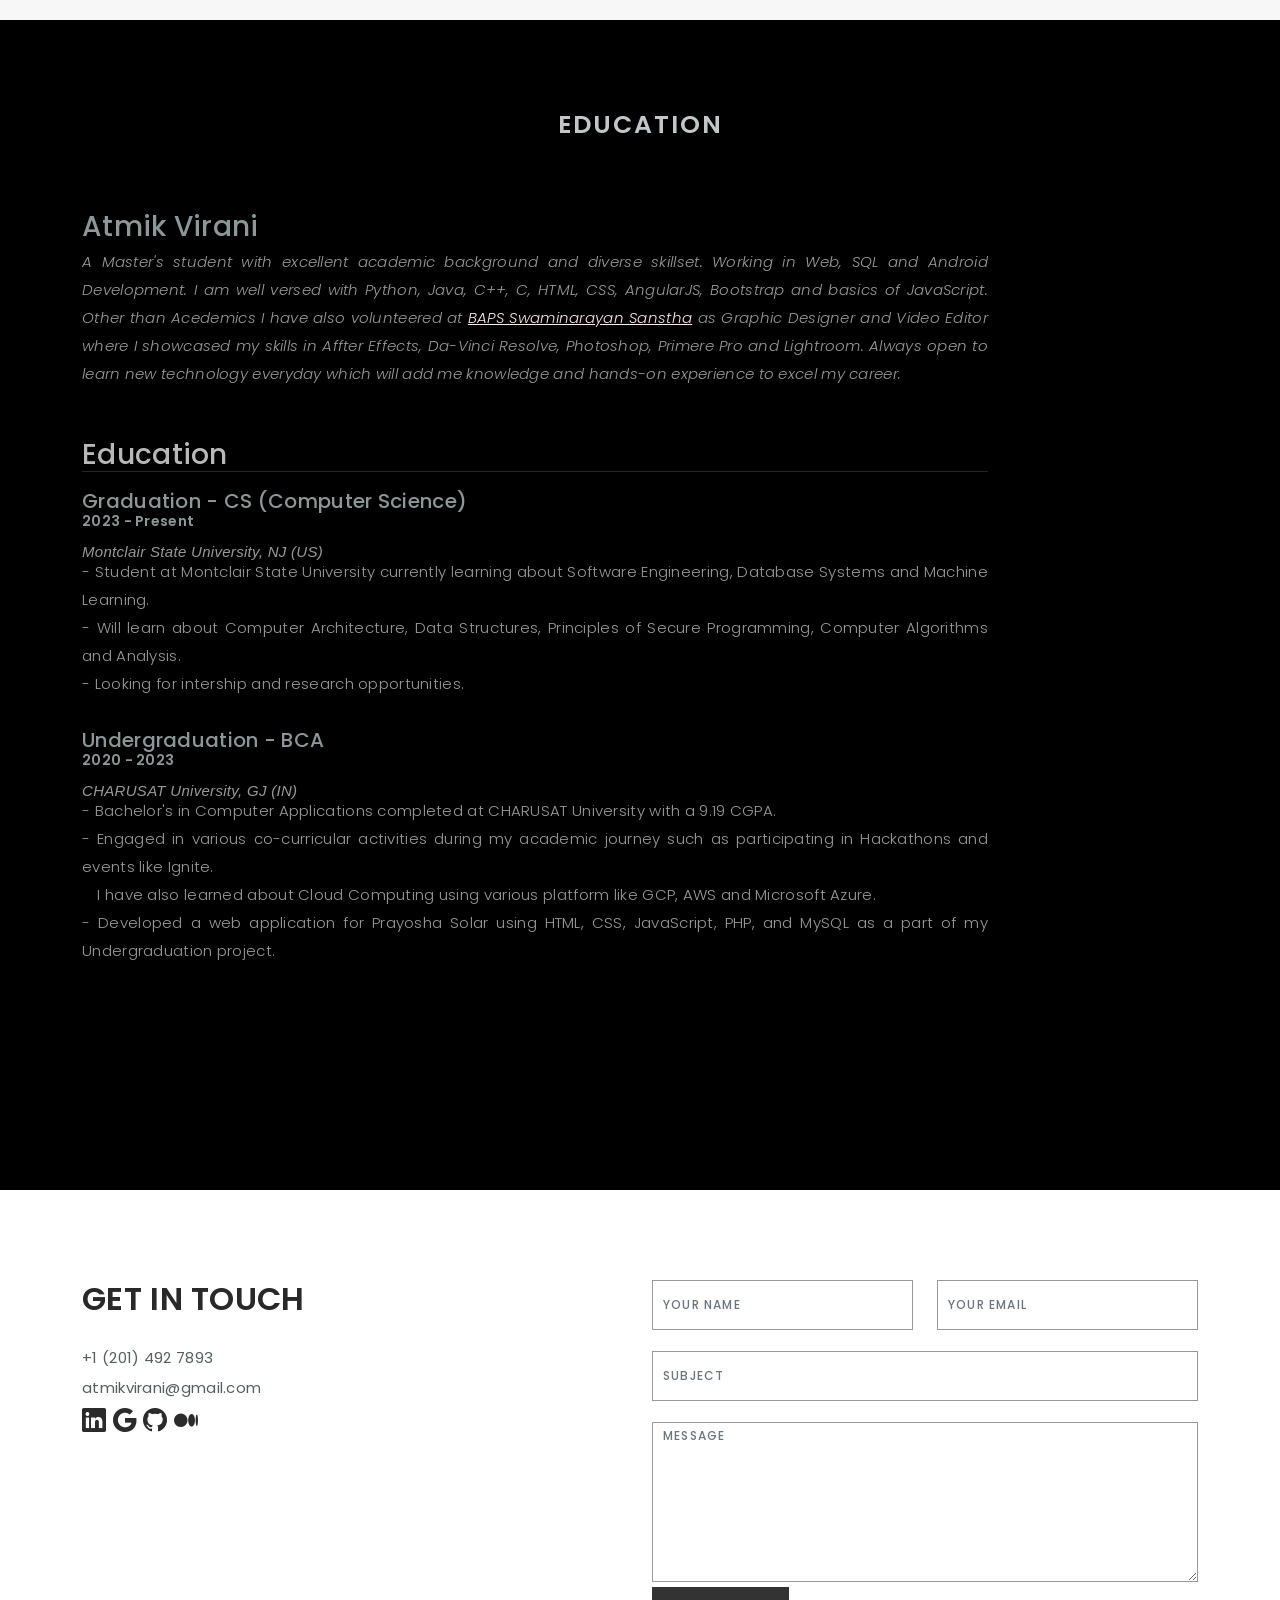
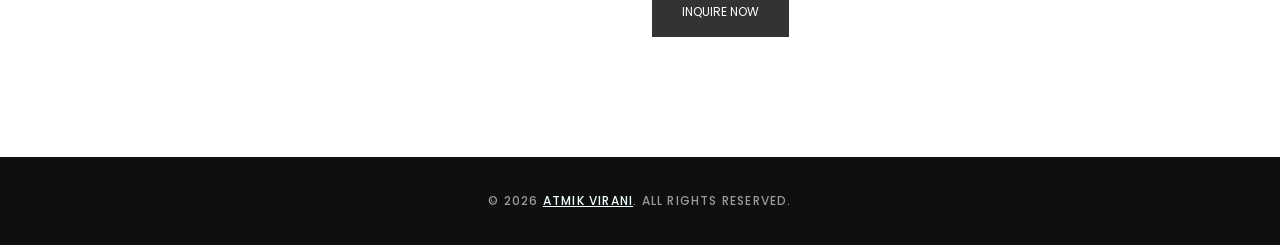
==== commit 1f895750: "new vers This is newly updated portfolio on github." ====
--- a/index.html
+++ b/index.html
@@ -29,8 +29,33 @@
   <link href="assets/css/style.css" rel="stylesheet">
 
 </head>
-
-<body class="bg-black">
+<script>
+  const inquireButton = document.getElementById("submit-msg");
+    const form = document.getElementById("contact");
+
+    inquireButton.addEventListener("click", () => {
+        const subject = encodeURIComponent(form.subject.value);
+        const message = encodeURIComponent(form.message.value);
+
+        const email = "atmikvirani@gmail.com";
+        const sub = "Inquiry regarding a trip";
+        const body = `Destination: ${subject}%0A
+                      Pax Number: ${message}`;
+
+        const mailtoLink = `mailto:${email}?subject=${sub}&body=${body}`;
+
+        window.location.href = mailtoLink;
+    });
+</script>
+<style>
+  .class-details{
+    a:hover{
+      color:#0f0f0f;
+    }
+  }
+</style>
+
+<body class="bg-black" onload="myFunction()">
 
   <!-- ======= Header ======= -->
   <header id="header" class="fixed-top bg-black ">
@@ -44,7 +69,7 @@
         <ul>
           <li><a class="nav-link scrollto active" href="#hero">Home</a></li>
           <li><a class="nav-link scrollto" href="#about">About</a></li>
-          <li><a class="nav-link  scrollto" href="#journal">Resume</a></li>
+          <li><a class="nav-link  scrollto" href="#education">Education</a></li>
           <!-- <li><a class="nav-link  scrollto" href="#portfolio">Portfolio</a></li> -->
           <li><a class="nav-link scrollto" href="#contact">Contact</a></li>
         </ul>
@@ -59,15 +84,15 @@
 
     <div class="container">
       <div class="hero-content">
-        <h1>I'm <span class="typed" data-typed-items="Atmik Virani, Developer, Graphic Designer, Video Editor"></span>
+        <h1>I'm <span class="typed" data-typed-items="Atmik Virani"></span>
         </h1>
-        <p>Developer, Graphic Designer, Video Editor</p>
-
-        <ul class="list-unstyled list-social">
-          <a href="https://www.instagram.com/axm1k/"><i class="bi bi-instagram"></i></a>
-          <a href="https://twitter.com/Atmik_Virani"><i class="bi bi-twitter"></i></a>
+        <p>Student, Cloud Enthusiast, Web-Developer</p>
+        <b><i class="bi bi-pin-map" style="color:#4b4f50;position: relative;top:-30px;"> Jersey City, NJ</i></b>
+        <ul class="list-unstyled list-social" style="position: relative;top:-15px;">
+          <a href="https://www.linkedin.com/in/atmikvirani/"><i class="bi bi-linkedin"></i></a>
+          <a href="https://g.dev/atmikvirani"><i class="bi bi-google"></i></a>
           <a href="https://github.com/atmikvirani"><i class="bi bi-github"></i></a>
-          <a href="https://stackoverflow.com/users/19168976/atmik-virani"><i class="bi bi-stack-overflow"></i></a>
+          <a href="https://medium.com/@atmikvirani"><i class="bi bi-medium"></i></a>
         </ul>
       </div>
     </div>
@@ -93,8 +118,16 @@
           <div class="col-lg-7">
             <div class="about-descr">
 
-              <p class="p-heading">I am a Developer Surat based who loves clean, simple & logical functioning. I also
-                enjoy crafting brand identities, logos and Video Editing work. </p>
+              <p style="text-align: justify;">Greetings! I am a passionate and driven individual currently pursuing a
+                Master of
+                Science (MS) degree in Computer Science at <a href="https://www.montclair.edu/"><u>Montclair State
+                    University</u></a>. My journey in the world of
+                technology has been nothing short of exhilarating, and I am excited to share a glimpse of my
+                professional and academic pursuits with you.
+
+                If you share a passion for technology, innovation, or computer science, I'd love to connect with you.
+                Let's embark on this exciting journey together, exchange ideas, and collaborate on projects that have
+                the potential to shape the future.</p>
             </div>
 
           </div>
@@ -104,49 +137,52 @@
 
     <!-- ======= Journal Section ======= -->
 
-    <div id="journal" class="text-left paddsection">
+    <div class="text-left paddsection">
 
       <div class="container">
         <div class="section-title">
-          <h2 class="text-center" style="color:#c1c7c9;">RESUME</h2>
-        </div>
-      </div>
-      
+          <h2 class="text-center" style="color:#c1c7c9;">Education</h2>
+        </div>
+      </div>
+
       <div class="container">
         <div class="resume-block">
           <div class="row">
             <div class="row">
               <div class="col-lg-10 aos-init aos-animate pl-5" style="" data-aos="fade-up">
-                <h3 class="resume-title pb-1 style="color:#b8b8b8">Sumary</h3>
-                <div class="resume-item pb-0">
-                  <h4>Atmik Virani</h4>
-                  <p><em>
-                    A Bachelor of Computer Applications (BCA) student from CHARUSAT University with excellent academic background and diverse skillset. Working in Web, SQL and Android Development. I am well versed with Python, Java, C++, C, HTML, CSS,AngularJS, Bootstrap and basics of JavaScript.
-                    Other than Acedemics I am also familiar with different Softwares used for Graphic Designing And Video Editing.<br>for instance Affter Effects, Photoshop, Primere Pro, Illustrator, Lightroom.
+                <h3 class="resume-title pb-1 style=" color:#b8b8b8" id="education">Atmik Virani</h3>
+                <div class="resume-item pb-0" style="position: relative; top: -25px; bottom: -20px;">
+                  <p style="text-align: justify;"><em>
+                      A Master's student with excellent academic
+                      background and diverse skillset. Working in Web, SQL and Android Development. I am well versed
+                      with Python, Java, C++, C, HTML, CSS, AngularJS, Bootstrap and basics of JavaScript.
+                      Other than Acedemics I have also volunteered at <a href="https://na.baps.org/" style="color: rgb(255, 231, 231);"><u>BAPS Swaminarayan Sanstha</u></a> as Graphic Designer and Video Editor where I showcased my skills in Affter Effects, Da-Vinci Resolve, Photoshop, Primere Pro and Lightroom.
+                      Always open to learn new technology everyday which will add me knowledge and hands-on experience to excel my career.
                     </em>
                   </p>
                 </div>
-                <h3 class="resume-title"style="color:#b8b8b8">Education</h3>
-                <div class="resume-item">
-                  <h4>Undergraduate(Pursuing)</h4>
-                  <h5>2020 - 2023</h5>
-                  <p><em>CHARUSAT University, GJ (IN)</em></p>
-                  <p>Currently Pursuing Bachelor of Computer Applications at CHARUSAT University, Anand</p>
-                </div>
-                <div class="resume-item">
-                  <h4>Higher Elementary Schooling</h4>
-                  <h5>2018 - 2020</h5>
-                  <p><em>Shree Swaminrayan Gurukul International School, HYD, TN (IN)</em></p>
-                  <p>Completed My Higher Elementary Schooling through CBSE Board at Shree Swaminarayan Gurukul International School, Hyderabad</p>
-                </div>
-                <div class="resume-item">
-                  <h4>Primary & Elementary Schooling</h4>
-                  <h5>2008 - 2018</h5>
-                  <p><em>Shree Swaminarayan Gurukul English Med. School, Surat, GJ (IN)</em></p>
-                  <p>Completed My Primary and Elementary Schooling through GSEB Board at Shree Swaminarayan Gurukul English Med. School, Surat</p>
-                </div>
+                <h3 class="resume-title" style="color:#b8b8b8">Education</h3>
+                <hr style="position: relative; bottom: 16px;">
+                <div class="resume-item" style="position: relative; top: -15px;">
+                  <h5>Graduation - CS (Computer Science)</h5>
+                  <h4>2023 - Present</h4>
+                  <p style="position: relative; top: -17px;"><b><i>Montclair State University, NJ (US)</i></b></p>
+                  <p style="position: relative; top: -50px; text-align: justify">- Student at Montclair State University currently learning about Software Engineering, Database Systems and Machine Learning.<br>
+                   - Will learn about Computer Architecture, Data Structures, Principles of Secure Programming, Computer Algorithms and Analysis. <br>
+                   - Looking for intership and research opportunities.
+                  </p>
+                </div>
+                <div class="resume-item" style="position: relative; bottom: 60px;">
+                  <h5>Undergraduation - BCA</h5>
+                  <h4>2020 - 2023</h4>
+                  <p style="position: relative; top: -17px;"><b><i>CHARUSAT University, GJ (IN)</i></b></p>
+                  <p style="position: relative; top: -50px; text-align: justify">- Bachelor's in Computer Applications completed at CHARUSAT University with a 9.19 CGPA. <br>
+                    - Engaged in various co-curricular activities during my academic journey such as participating in Hackathons and events like Ignite. <br> &emsp;I have also learned about Cloud Computing using various platform like GCP, AWS and Microsoft Azure. <br>
+                    - Developed a web application for Prayosha Solar using HTML, CSS, JavaScript, PHP, and MySQL as a part of my Undergraduation project.</p>
+                </div>
+
               </div>
-            
+
             </div>
           </div>
         </div>
@@ -167,16 +203,18 @@
                 <h2 class="mb-30" style="color: #black; font-size:">GET IN TOUCH</h2>
 
                 <ul class="contact-details">
-                  <li><b><span style="color: #555f61">(+91) 635 919 8545</span></b></li>
-                  <li><b><span style="color: #555f61">atmikvirani@gmail.com</span></b></li>
+                  <li><b><span style="color: #555f61"><a href="tel:+12014927893" style="color:#555f61">+1 (201) 492 7893</a></span></b></li>
+                  
+                  <li><b><span style="color: #555f61"><a href="mailto:atmikvirani@gmail.com" style="color:#555f61">atmikvirani@gmail.com</a></span></b></li>
                 </ul>
                 <div class="socials-media" style="margin-left: 0px;">
                   <ul class="list-unstyled">
                     <li>
-                    <a href="https://www.instagram.com/axm1k/"><i class="bi bi-instagram"></i></a>
-                    <a href="https://twitter.com/Atmik_Virani"><i class="bi bi-twitter"></i></a>
-                    <a href="https://github.com/atmikvirani"><i class="bi bi-github"></i></a>
-                    <a href="https://stackoverflow.com/users/19168976/atmik-virani"><i class="bi bi-stack-overflow"></i></a>
+                      <a href="https://www.linkedin.com/in/atmikvirani/"><i class="bi bi-linkedin"></i></a>
+                      <a href="https://g.dev/atmikvirani"><i class="bi bi-google"></i></a>
+                      <a href="https://github.com/atmikvirani"><i class="bi bi-github"></i></a>
+                      <a href="https://medium.com/@atmikvirani"><i
+                          class="bi bi-medium"></i></a>
                     </li>
                   </ul>
                 </div>
@@ -185,7 +223,9 @@
             </div>
 
             <div class="col-lg-6">
-              <form action="forms/contact.php" method="post" role="form" class="php-email-form">
+              <form action="https://api.web3forms.com/submit" method="post" class="" id="contact">
+                <input type="hidden" name="access_key" value="f0e57508-e4d0-4fda-ac59-4bd6819d9e20">
+
                 <div class="row gy-3">
 
                   <div class="col-lg-6">
@@ -210,18 +250,13 @@
 
                   <div class="col-lg-12">
                     <div class="form-group">
-                      <textarea class="form-control" name="message" placeholder="Message" required></textarea>
+                      <textarea class="form-control" name="message" id="message" placeholder="Message" required></textarea>
                     </div>
                   </div>
 
-                  <div class="col-lg-12">
-                    <!-- <div class="loading">Loading</div>
-                    <div class="error-message"></div> -->
-                    <div class="sent-message">Your message has been sent. Thank you!</div>
-                  </div>
-
                   <div class="mt-0">
-                    <input type="submit" class="btn btn-defeault btn-send" value="Send message">
+                    <!-- <input type="submit" class="btn btn-defeault btn-send" value="Send message" id="submit-msg"> -->
+                    <button type="submit" class="btn btn-secondary" id="submit-msg">Inquire now</button>
                   </div>
 
                 </div>
@@ -238,11 +273,7 @@
   <div id="footer" class="text-center">
     <div class="container">
 
-      <p>&copy; Copyrights Atmik Virani. All rights reserved.</p>
-
-      <div class="credits" style="color: #c1c7c9">
-        Designed by AXM1K
-      </div>
+      <p style="margin: 10px;">&copy; <span id="website-year"></span><a href="https://www.linkedin.com/in/atmikvirani/"> <u style="color: azure;">Atmik Virani</u></a>. All rights reserved.</p>
 
     </div>
   </div><!-- End Footer -->
@@ -260,7 +291,19 @@
 
   <!-- Main JS File -->
   <script src="assets/js/main.js"></script>
+  <script>
+    var preloader = document.getElementById('loader');
+    function myFunction() {
+      preloader.style.display = 'none';
+    }
+  </script>
 
 </body>
 
 </html>
+<script>
+  var d = new Date();
+  var n = d.getFullYear();
+  var year = document.getElementById("website-year")
+  year.innerHTML = n
+</script>
--- a/assets/css/style.css
+++ b/assets/css/style.css
@@ -5,6 +5,15 @@
 /*--------------------------------------------------------------
 # General
 --------------------------------------------------------------*/
+#loader{
+	position: fixed;
+	width: 100%;
+	height: 100vh;
+	background: rgb(0, 0, 0)
+	url('https://cdn.dribbble.com/users/2208826/screenshots/6305434/____.gif') no-repeat center center;	
+	z-index: 100;
+}
+
 body {
   background: #ffffff;
   color: #8c979a;
@@ -1267,4 +1276,4 @@
     display: inline-block;
     margin-right: 0;
   }
-}+}
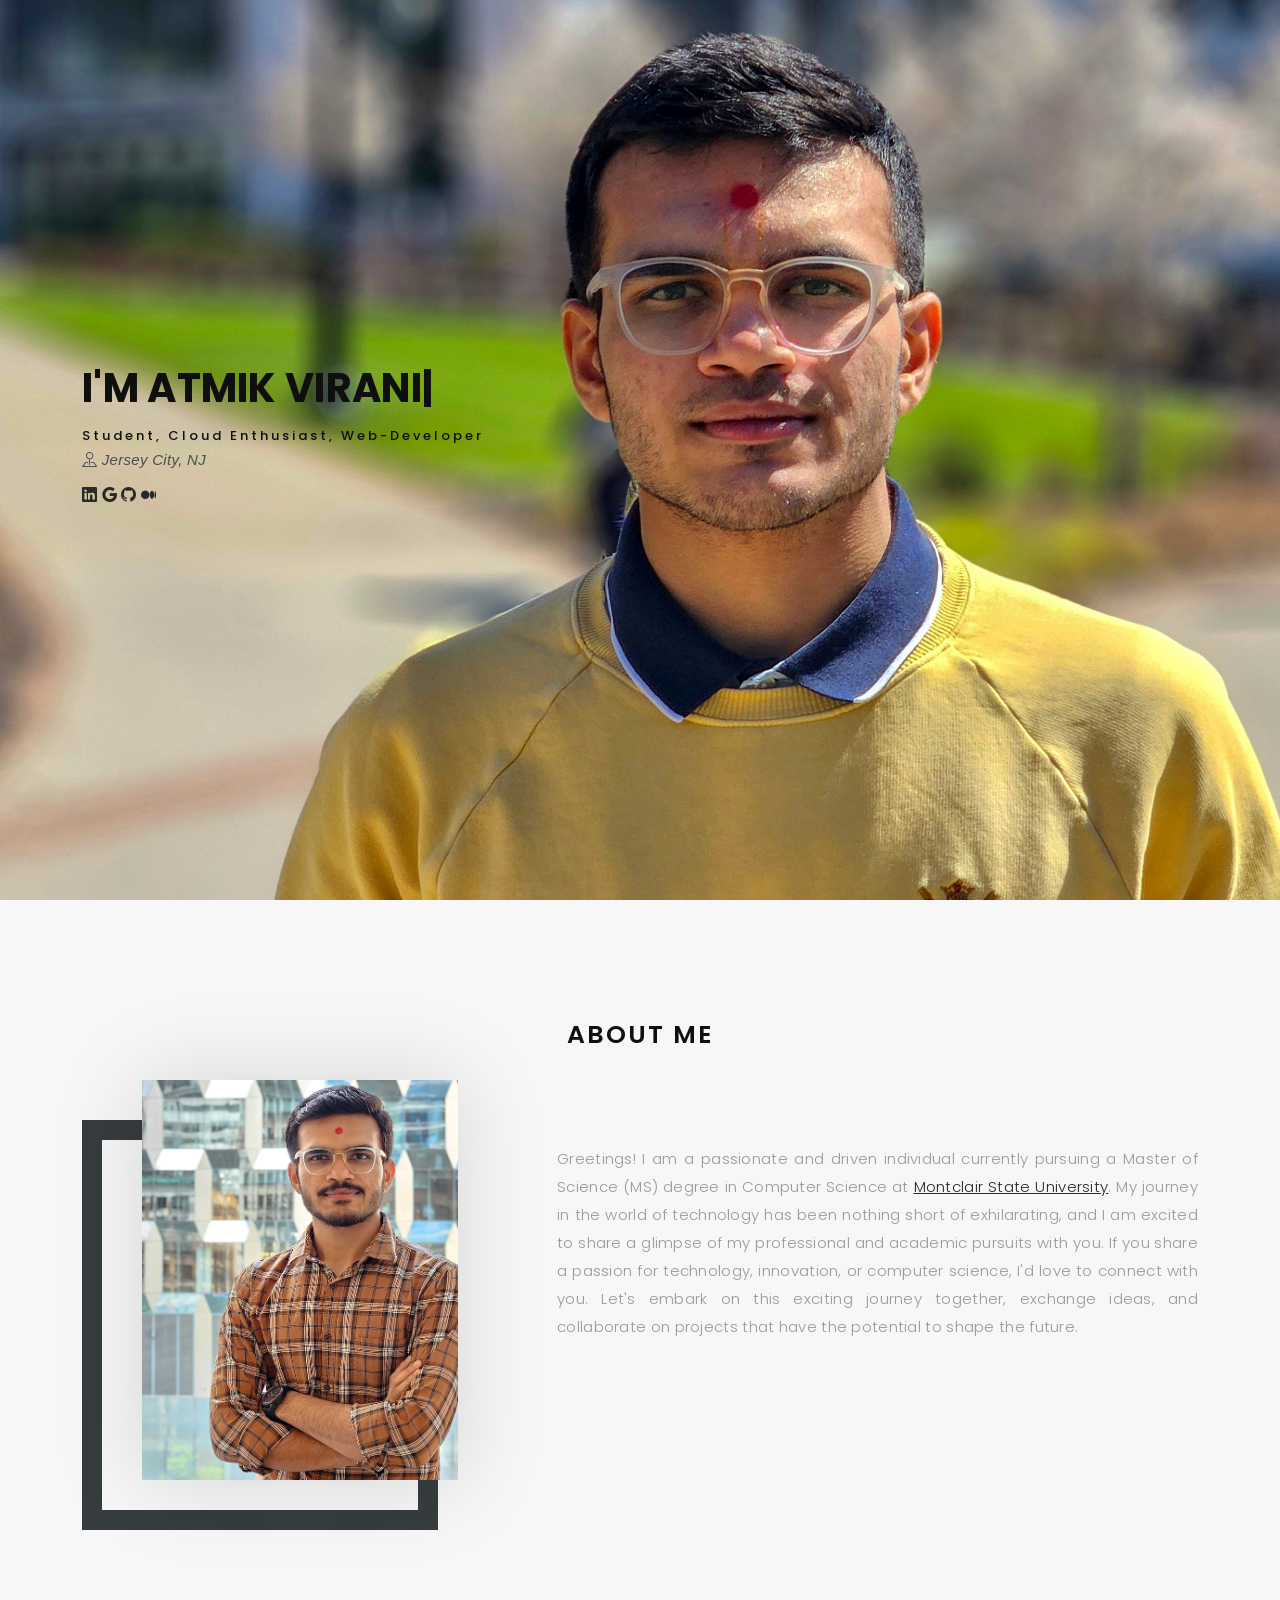
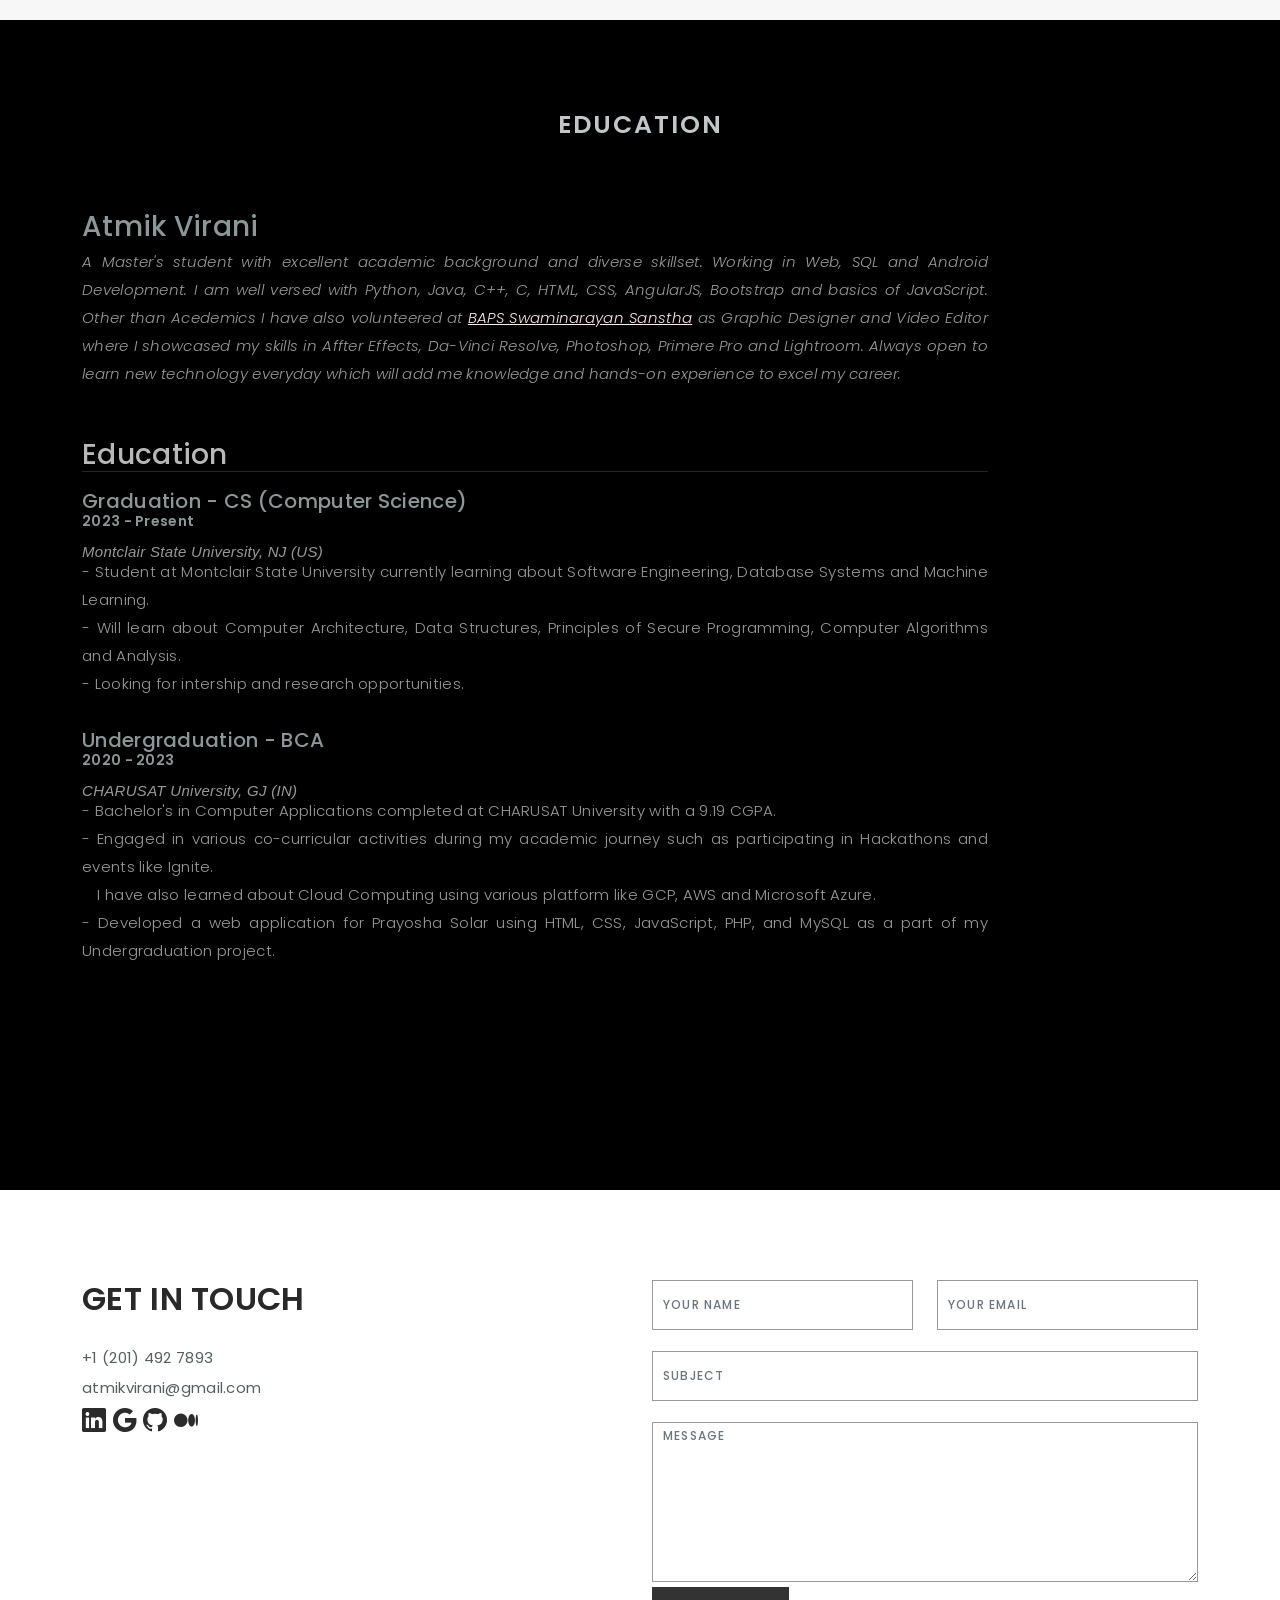
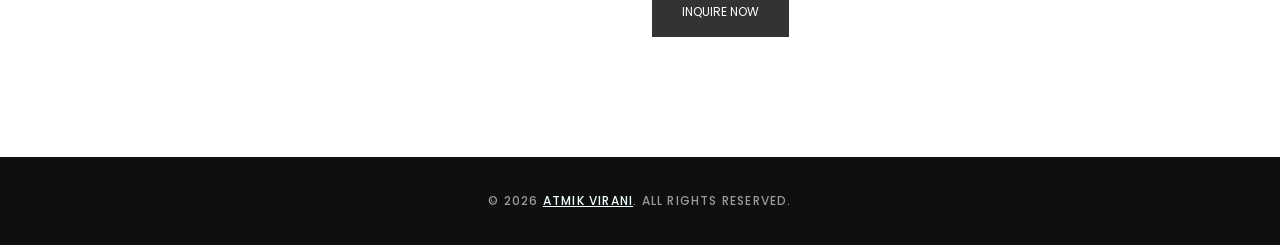
==== commit 0dc2f1b2: "Update Google site verification meta tag" ====
--- a/index.html
+++ b/index.html
@@ -2,7 +2,7 @@
 <html lang="en">
 
 <head>
-  <meta name="google-site-verification" content="2mPAJkNOYTSAkePoh1OkdBNsALM9Ep9UvaxvJ4OmU1I" />
+  <meta name="google-site-verification" content="bXRRyDDprpa5VbnGDIq0i-g-BiP06evr7-zfbv20NY4" />
   <meta charset="utf-8">
   <meta content="width=device-width, initial-scale=1.0" name="viewport">
 
@@ -237,28 +237,28 @@
                   <div class="col-lg-6">
                     <div class="form-group">
                       <input type="email" class="form-control" name="email" id="email" placeholder="Your Email"
-                        required>
+                      required>
                     </div>
                   </div>
-
+                  
                   <div class="col-lg-12">
                     <div class="form-group">
                       <input type="text" class="form-control" name="subject" id="subject" placeholder="Subject"
-                        required>
+                      required>
                     </div>
                   </div>
-
+                  
                   <div class="col-lg-12">
                     <div class="form-group">
                       <textarea class="form-control" name="message" id="message" placeholder="Message" required></textarea>
                     </div>
                   </div>
-
+                  
                   <div class="mt-0">
                     <!-- <input type="submit" class="btn btn-defeault btn-send" value="Send message" id="submit-msg"> -->
                     <button type="submit" class="btn btn-secondary" id="submit-msg">Inquire now</button>
                   </div>
-
+                  <input type="hidden" name="redirect" value="https://atmikvirani.github.io/thanksforportfolio/">
                 </div>
               </form>
             </div>
